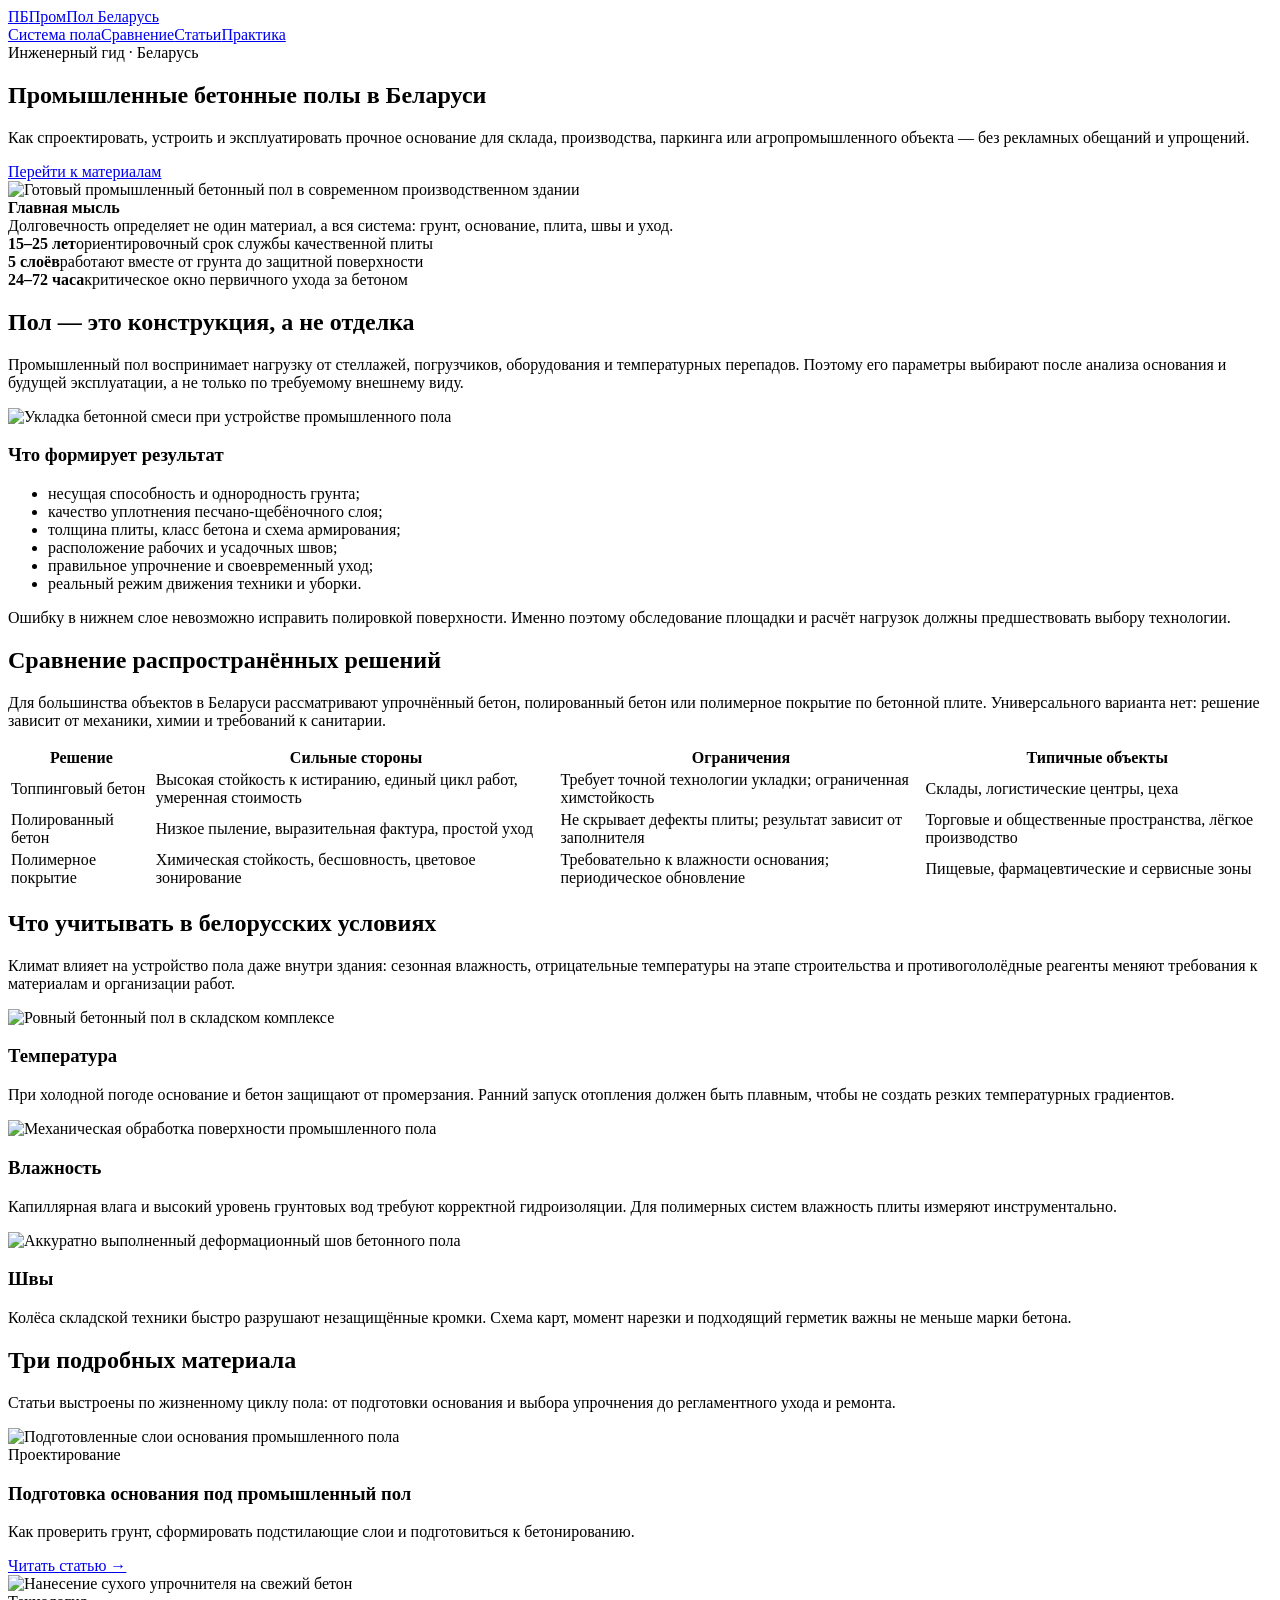
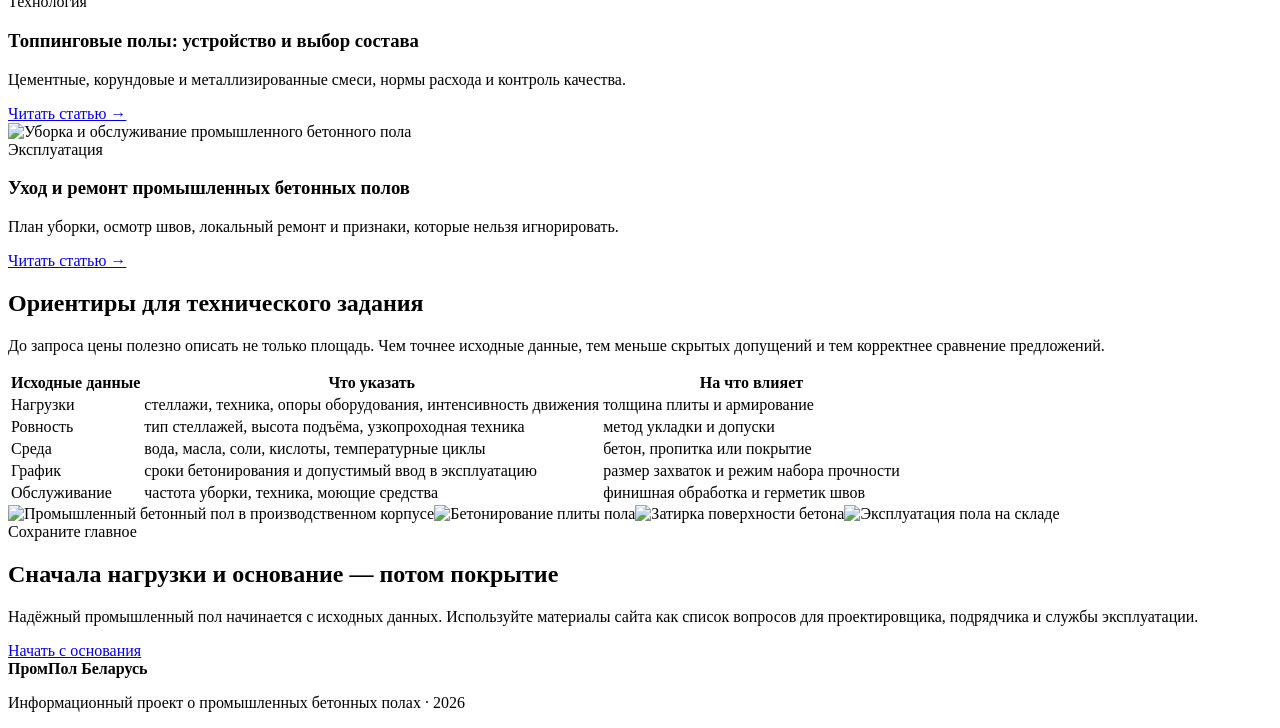
==== index.html @ 8ad32788 "Add site pages and SEO files" ====
<!doctype html><html lang="ru"><head><meta charset="utf-8"><meta name="viewport" content="width=device-width,initial-scale=1"><title>Промышленные бетонные полы в Беларуси — устройство и эксплуатация</title><meta name="description" content="Практический информационный сайт о промышленных бетонных полах в Беларуси: устройство, топпинг, подготовка основания, швы, уход и ремонт."><link rel="canonical" href="https://prompolybelarus.com/"><link rel="icon" href="/assets/favicon.svg"><link rel="stylesheet" href="/assets/style.css"><link rel="stylesheet" href="/assets/mobile.css"><meta property="og:type" content="website"><meta property="og:title" content="Промышленные бетонные полы в Беларуси"><meta property="og:description" content="Разбираем устройство долговечных бетонных полов для складов, производств, паркингов и агропромышленных объектов."><meta property="og:url" content="https://prompolybelarus.com/"><meta property="og:image" content="https://prompolybelarus.com/assets/images/hero-factory.webp"><script type="application/ld+json">{"@context":"https://schema.org","@type":"WebSite","name":"ПромПол Беларусь","url":"https://prompolybelarus.com/","inLanguage":"ru-BY","description":"Информационный сайт о промышленных бетонных полах в Беларуси"}</script></head><body>
<header class="site-header"><div class="wrap header-inner"><a class="brand" href="/"><span class="brand-mark">ПБ</span><span>ПромПол Беларусь</span></a><nav class="nav" aria-label="Основная навигация"><a href="#sistema">Система пола</a><a href="#sravnenie">Сравнение</a><a href="#stati">Статьи</a><a href="#praktika">Практика</a></nav></div></header>
<main><section class="hero"><div class="wrap"><div class="hero-grid"><div><div class="eyebrow">Инженерный гид · Беларусь</div><h1>Промышленные бетонные полы в Беларуси</h1><p>Как спроектировать, устроить и эксплуатировать прочное основание для склада, производства, паркинга или агропромышленного объекта — без рекламных обещаний и упрощений.</p><a class="button" href="#stati">Перейти к материалам</a></div><div class="hero-media"><img src="/assets/images/hero-factory.webp" width="900" height="1125" alt="Готовый промышленный бетонный пол в современном производственном здании"><div class="hero-note"><strong>Главная мысль</strong><br>Долговечность определяет не один материал, а вся система: грунт, основание, плита, швы и уход.</div></div></div><div class="stats"><div class="stat"><strong>15–25 лет</strong><span>ориентировочный срок службы качественной плиты</span></div><div class="stat"><strong>5 слоёв</strong><span>работают вместе от грунта до защитной поверхности</span></div><div class="stat"><strong>24–72 часа</strong><span>критическое окно первичного ухода за бетоном</span></div></div></div></section>
<section class="section alt" id="sistema"><div class="wrap"><div class="section-head"><h2>Пол — это конструкция, а не отделка</h2><p class="lead">Промышленный пол воспринимает нагрузку от стеллажей, погрузчиков, оборудования и температурных перепадов. Поэтому его параметры выбирают после анализа основания и будущей эксплуатации, а не только по требуемому внешнему виду.</p></div><div class="split"><img src="/assets/images/pouring.webp" width="900" height="650" alt="Укладка бетонной смеси при устройстве промышленного пола" loading="lazy"><div><h3>Что формирует результат</h3><ul class="checklist"><li>несущая способность и однородность грунта;</li><li>качество уплотнения песчано-щебёночного слоя;</li><li>толщина плиты, класс бетона и схема армирования;</li><li>расположение рабочих и усадочных швов;</li><li>правильное упрочнение и своевременный уход;</li><li>реальный режим движения техники и уборки.</li></ul><p>Ошибку в нижнем слое невозможно исправить полировкой поверхности. Именно поэтому обследование площадки и расчёт нагрузок должны предшествовать выбору технологии.</p></div></div></div></section>
<section class="section" id="sravnenie"><div class="wrap"><div class="section-head"><h2>Сравнение распространённых решений</h2><p class="lead">Для большинства объектов в Беларуси рассматривают упрочнённый бетон, полированный бетон или полимерное покрытие по бетонной плите. Универсального варианта нет: решение зависит от механики, химии и требований к санитарии.</p></div><div class="table-wrap"><table><thead><tr><th>Решение</th><th>Сильные стороны</th><th>Ограничения</th><th>Типичные объекты</th></tr></thead><tbody><tr><td>Топпинговый бетон</td><td>Высокая стойкость к истиранию, единый цикл работ, умеренная стоимость</td><td>Требует точной технологии укладки; ограниченная химстойкость</td><td>Склады, логистические центры, цеха</td></tr><tr><td>Полированный бетон</td><td>Низкое пыление, выразительная фактура, простой уход</td><td>Не скрывает дефекты плиты; результат зависит от заполнителя</td><td>Торговые и общественные пространства, лёгкое производство</td></tr><tr><td>Полимерное покрытие</td><td>Химическая стойкость, бесшовность, цветовое зонирование</td><td>Требовательно к влажности основания; периодическое обновление</td><td>Пищевые, фармацевтические и сервисные зоны</td></tr></tbody></table></div></div></section>
<section class="section alt"><div class="wrap"><div class="section-head"><h2>Что учитывать в белорусских условиях</h2><p class="lead">Климат влияет на устройство пола даже внутри здания: сезонная влажность, отрицательные температуры на этапе строительства и противогололёдные реагенты меняют требования к материалам и организации работ.</p></div><div class="grid-3"><article class="card"><img src="/assets/images/warehouse.webp" width="800" height="550" alt="Ровный бетонный пол в складском комплексе" loading="lazy"><div class="card-body"><h3>Температура</h3><p>При холодной погоде основание и бетон защищают от промерзания. Ранний запуск отопления должен быть плавным, чтобы не создать резких температурных градиентов.</p></div></article><article class="card"><img src="/assets/images/polishing.webp" width="800" height="550" alt="Механическая обработка поверхности промышленного пола" loading="lazy"><div class="card-body"><h3>Влажность</h3><p>Капиллярная влага и высокий уровень грунтовых вод требуют корректной гидроизоляции. Для полимерных систем влажность плиты измеряют инструментально.</p></div></article><article class="card"><img src="/assets/images/joints.webp" width="800" height="550" alt="Аккуратно выполненный деформационный шов бетонного пола" loading="lazy"><div class="card-body"><h3>Швы</h3><p>Колёса складской техники быстро разрушают незащищённые кромки. Схема карт, момент нарезки и подходящий герметик важны не меньше марки бетона.</p></div></article></div></div></section>
<section class="section" id="stati"><div class="wrap"><div class="section-head"><h2>Три подробных материала</h2><p class="lead">Статьи выстроены по жизненному циклу пола: от подготовки основания и выбора упрочнения до регламентного ухода и ремонта.</p></div><div class="grid-3"><article class="card"><img src="/assets/images/base-layers.webp" width="800" height="550" alt="Подготовленные слои основания промышленного пола" loading="lazy"><div class="card-body"><div class="eyebrow">Проектирование</div><h3>Подготовка основания под промышленный пол</h3><p>Как проверить грунт, сформировать подстилающие слои и подготовиться к бетонированию.</p><a href="/podgotovka-osnovaniya.html">Читать статью →</a></div></article><article class="card"><img src="/assets/images/topping.webp" width="800" height="550" alt="Нанесение сухого упрочнителя на свежий бетон" loading="lazy"><div class="card-body"><div class="eyebrow">Технология</div><h3>Топпинговые полы: устройство и выбор состава</h3><p>Цементные, корундовые и металлизированные смеси, нормы расхода и контроль качества.</p><a href="/topingovye-poly.html">Читать статью →</a></div></article><article class="card"><img src="/assets/images/maintenance.webp" width="800" height="550" alt="Уборка и обслуживание промышленного бетонного пола" loading="lazy"><div class="card-body"><div class="eyebrow">Эксплуатация</div><h3>Уход и ремонт промышленных бетонных полов</h3><p>План уборки, осмотр швов, локальный ремонт и признаки, которые нельзя игнорировать.</p><a href="/ekspluatatsiya-remont.html">Читать статью →</a></div></article></div></div></section>
<section class="section alt" id="praktika"><div class="wrap"><div class="section-head"><h2>Ориентиры для технического задания</h2><p class="lead">До запроса цены полезно описать не только площадь. Чем точнее исходные данные, тем меньше скрытых допущений и тем корректнее сравнение предложений.</p></div><div class="table-wrap"><table><thead><tr><th>Исходные данные</th><th>Что указать</th><th>На что влияет</th></tr></thead><tbody><tr><td>Нагрузки</td><td>стеллажи, техника, опоры оборудования, интенсивность движения</td><td>толщина плиты и армирование</td></tr><tr><td>Ровность</td><td>тип стеллажей, высота подъёма, узкопроходная техника</td><td>метод укладки и допуски</td></tr><tr><td>Среда</td><td>вода, масла, соли, кислоты, температурные циклы</td><td>бетон, пропитка или покрытие</td></tr><tr><td>График</td><td>сроки бетонирования и допустимый ввод в эксплуатацию</td><td>размер захваток и режим набора прочности</td></tr><tr><td>Обслуживание</td><td>частота уборки, техника, моющие средства</td><td>финишная обработка и герметик швов</td></tr></tbody></table></div></div></section>
<section class="section"><div class="wrap"><div class="gallery"><img src="/assets/images/hero-factory.webp" alt="Промышленный бетонный пол в производственном корпусе" loading="lazy"><img src="/assets/images/pouring.webp" alt="Бетонирование плиты пола" loading="lazy"><img src="/assets/images/polishing.webp" alt="Затирка поверхности бетона" loading="lazy"><img src="/assets/images/warehouse.webp" alt="Эксплуатация пола на складе" loading="lazy"></div></div></section>
<section class="section"><div class="wrap"><div class="cta"><div><div class="eyebrow">Сохраните главное</div><h2>Сначала нагрузки и основание — потом покрытие</h2><p>Надёжный промышленный пол начинается с исходных данных. Используйте материалы сайта как список вопросов для проектировщика, подрядчика и службы эксплуатации.</p></div><a class="button" href="/podgotovka-osnovaniya.html">Начать с основания</a></div></div></section></main>
<footer class="site-footer"><div class="wrap footer-grid"><strong>ПромПол Беларусь</strong><p>Информационный проект о промышленных бетонных полах · 2026</p></div></footer></body></html>
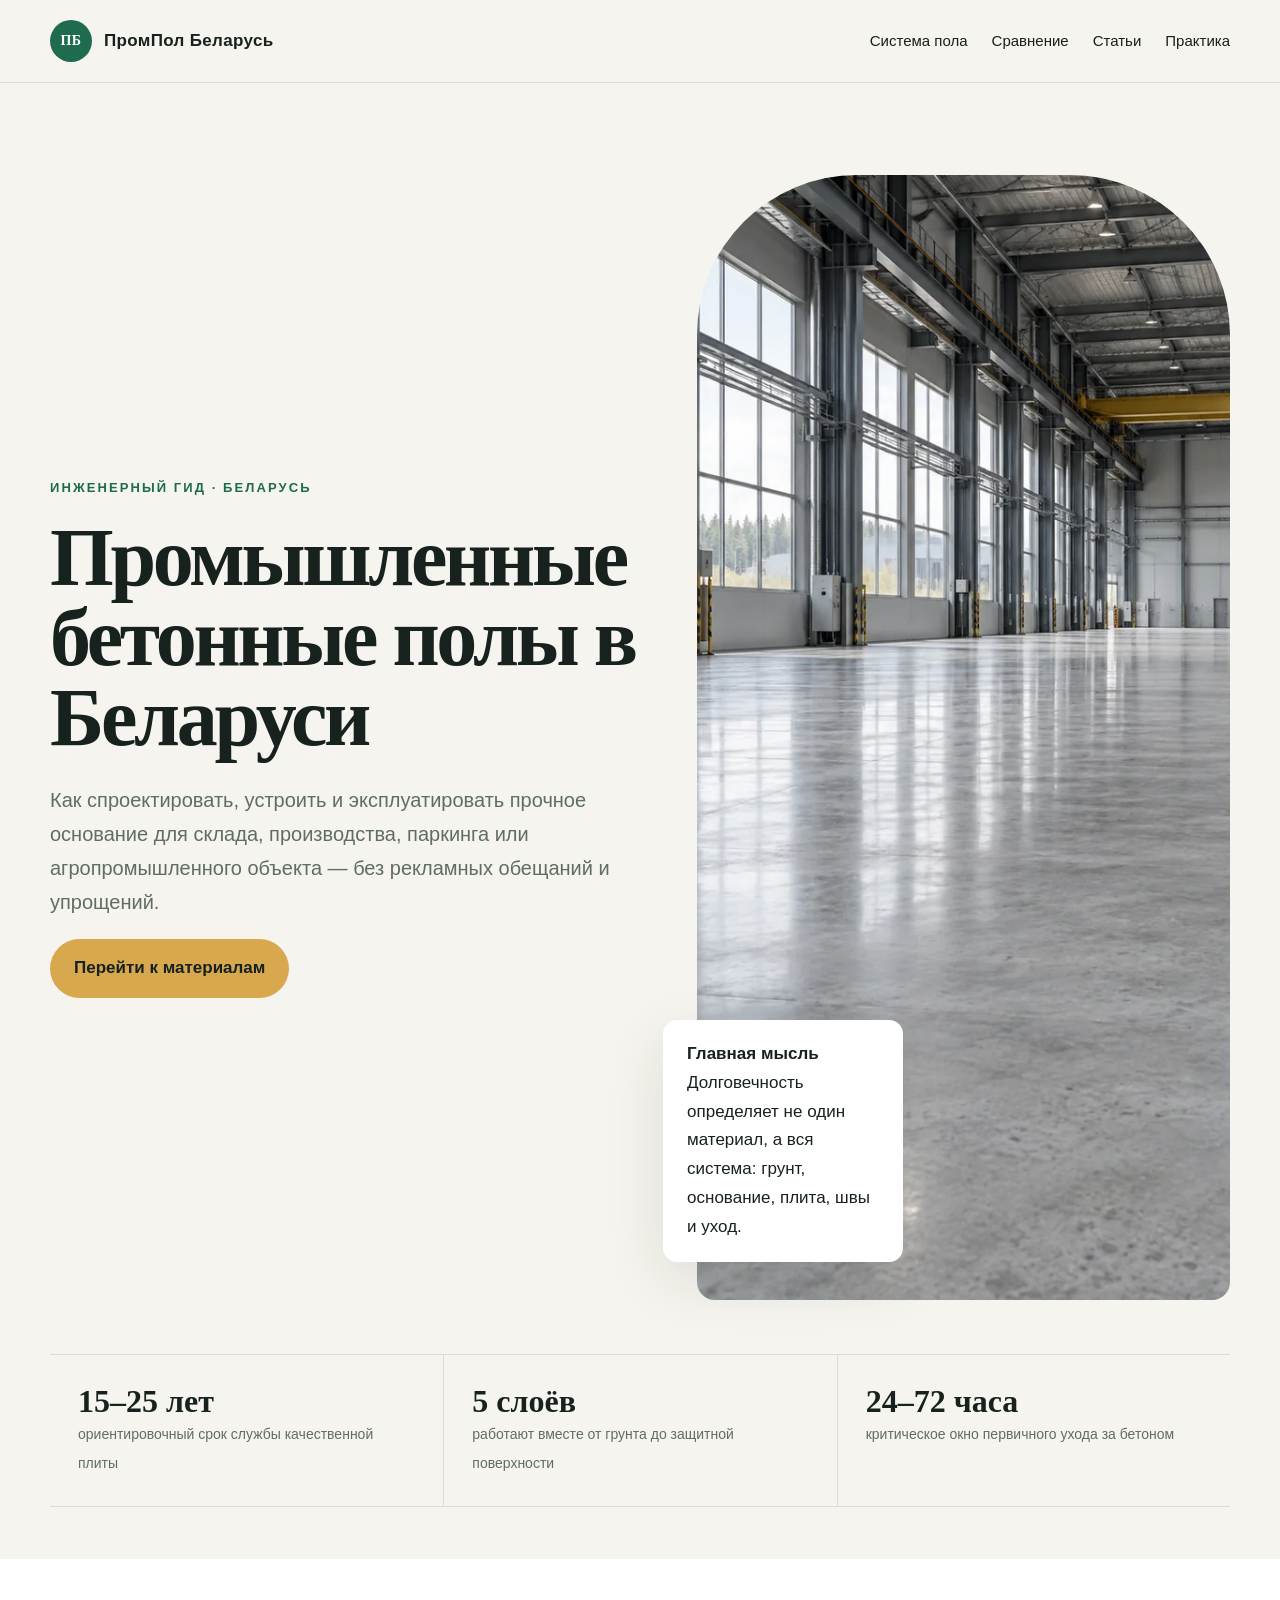
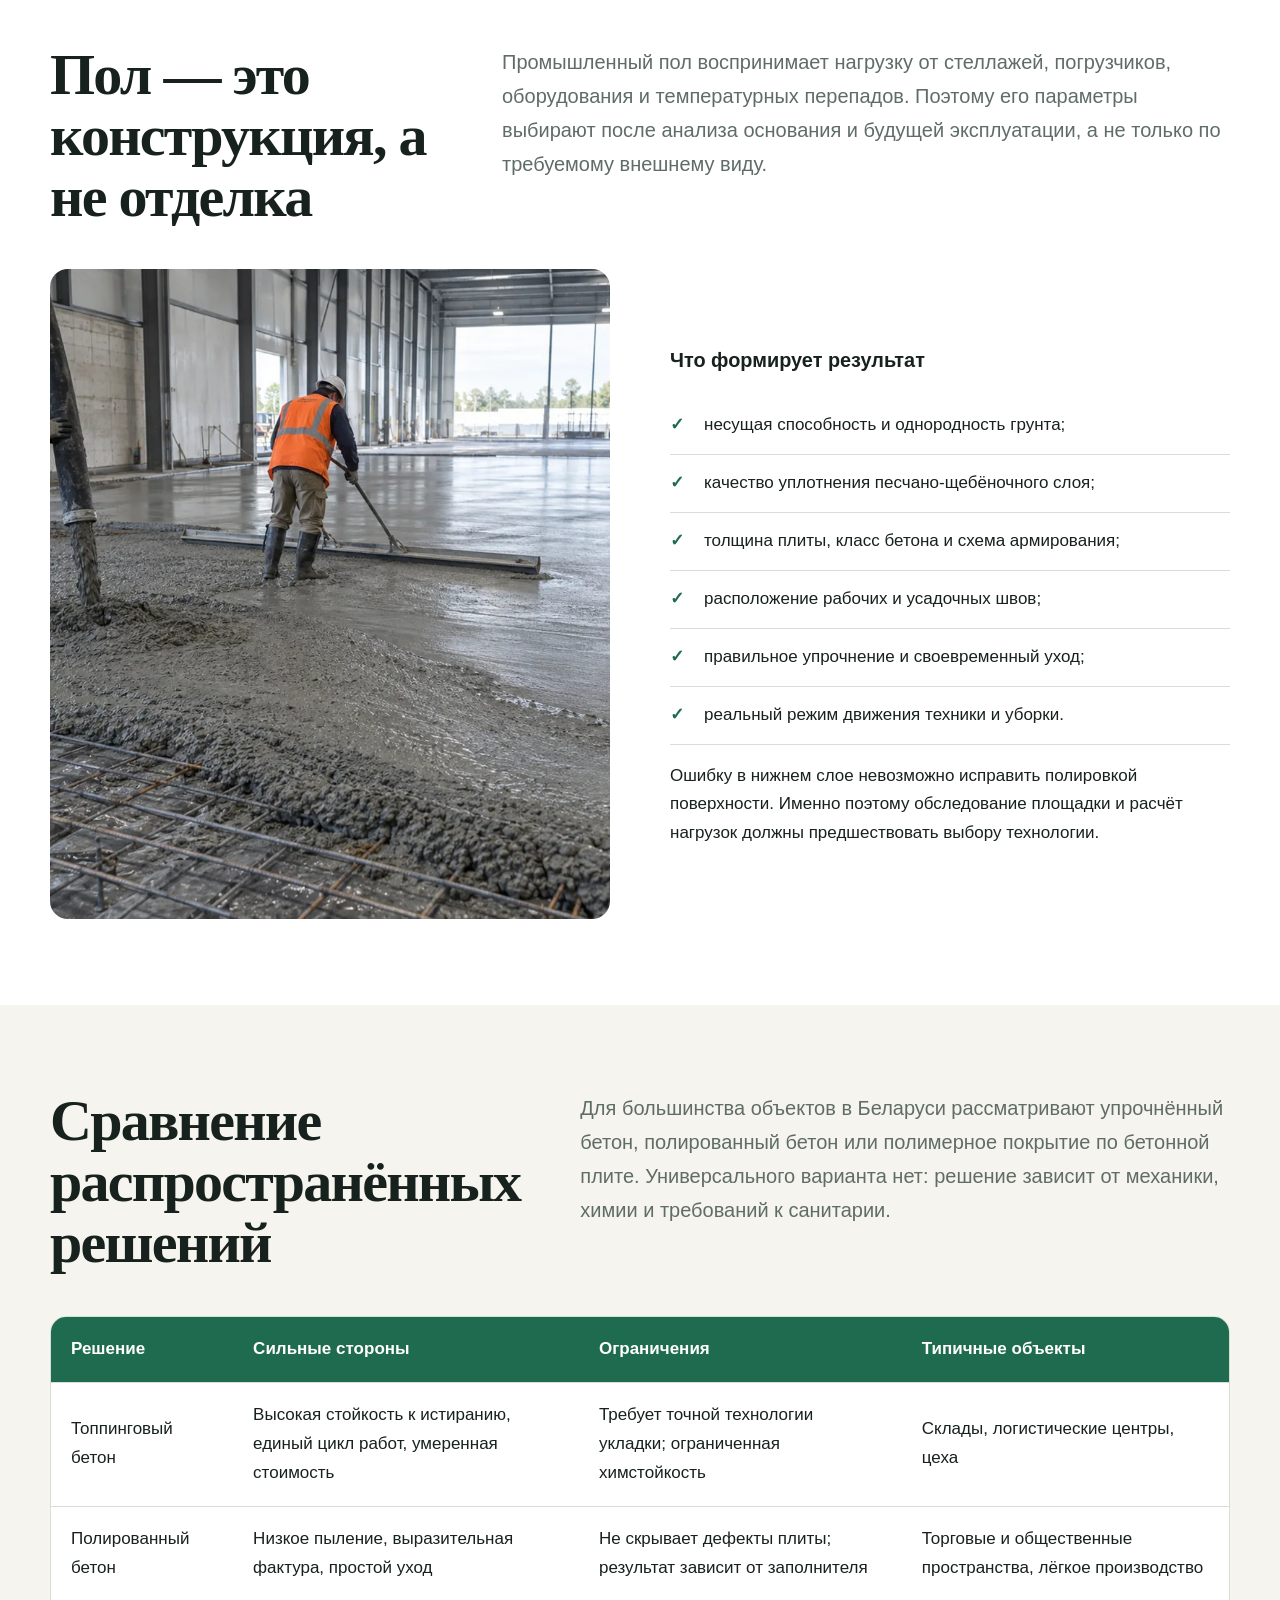
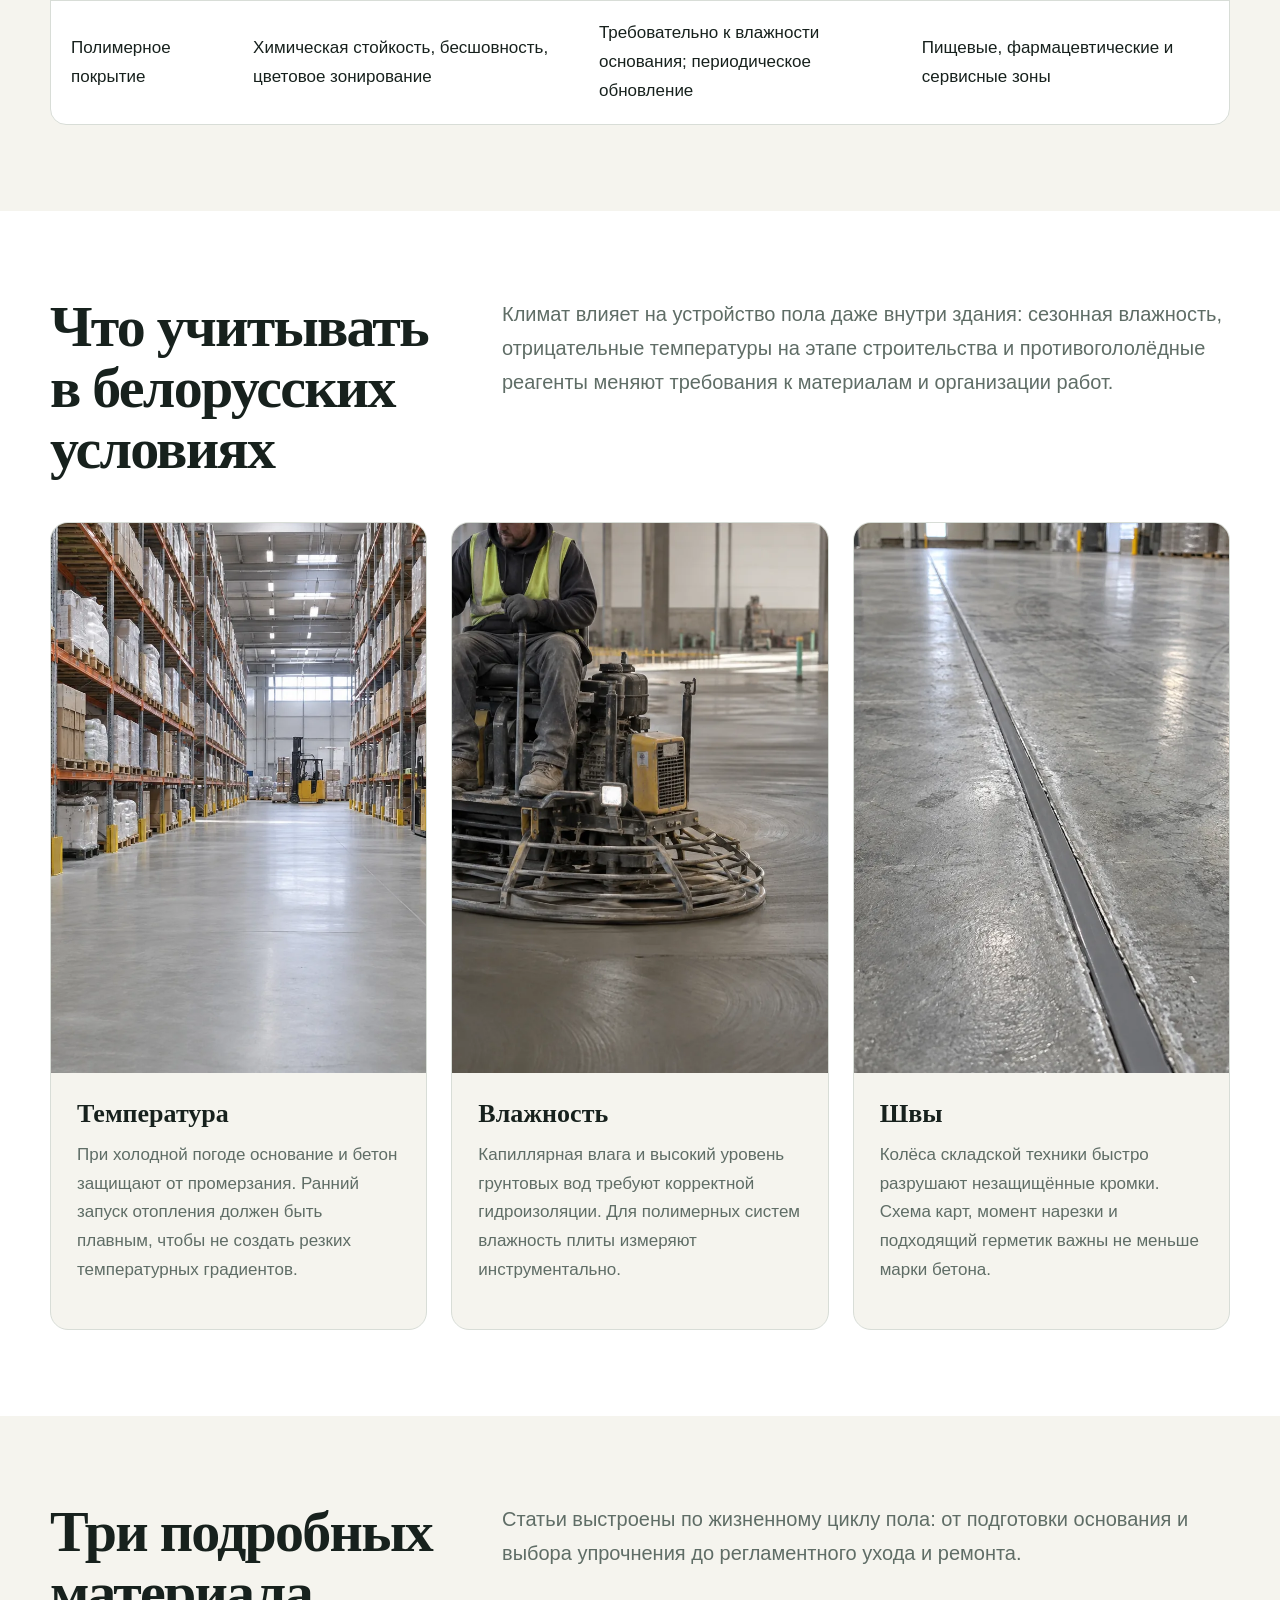
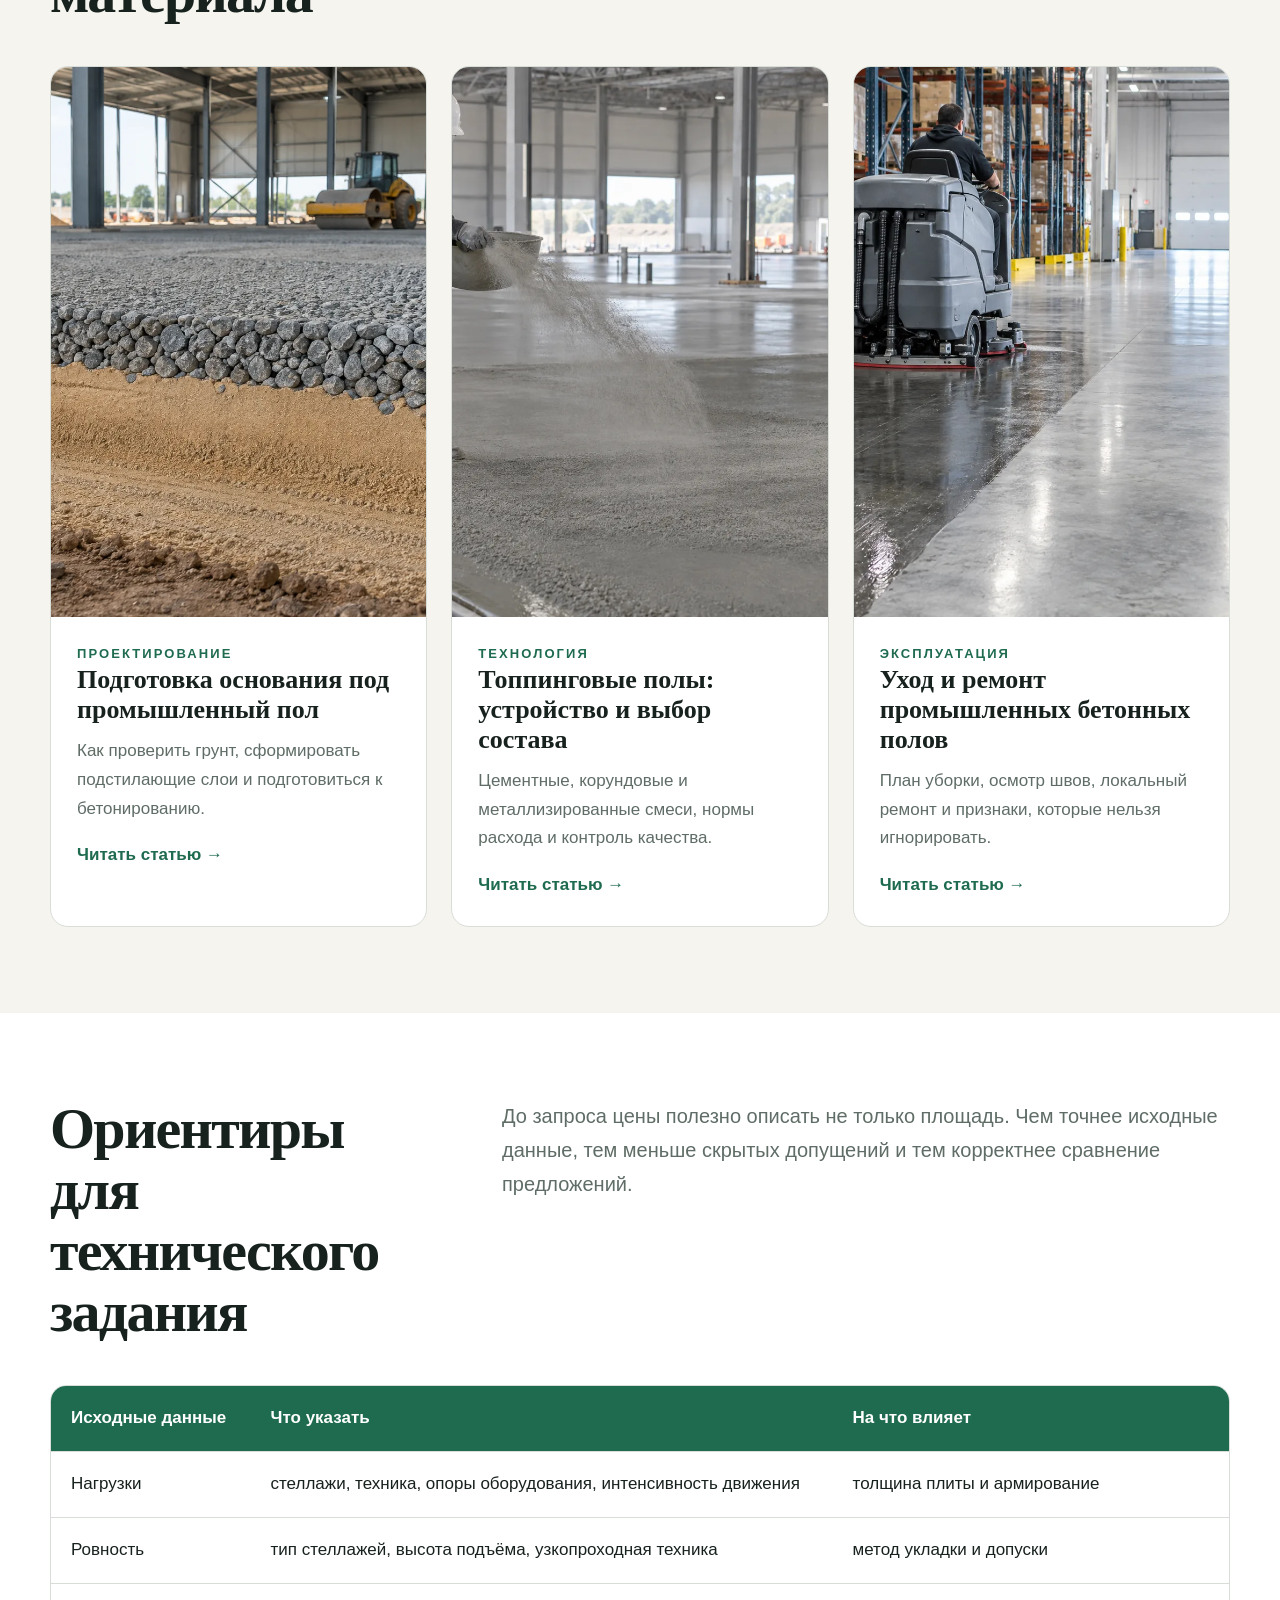
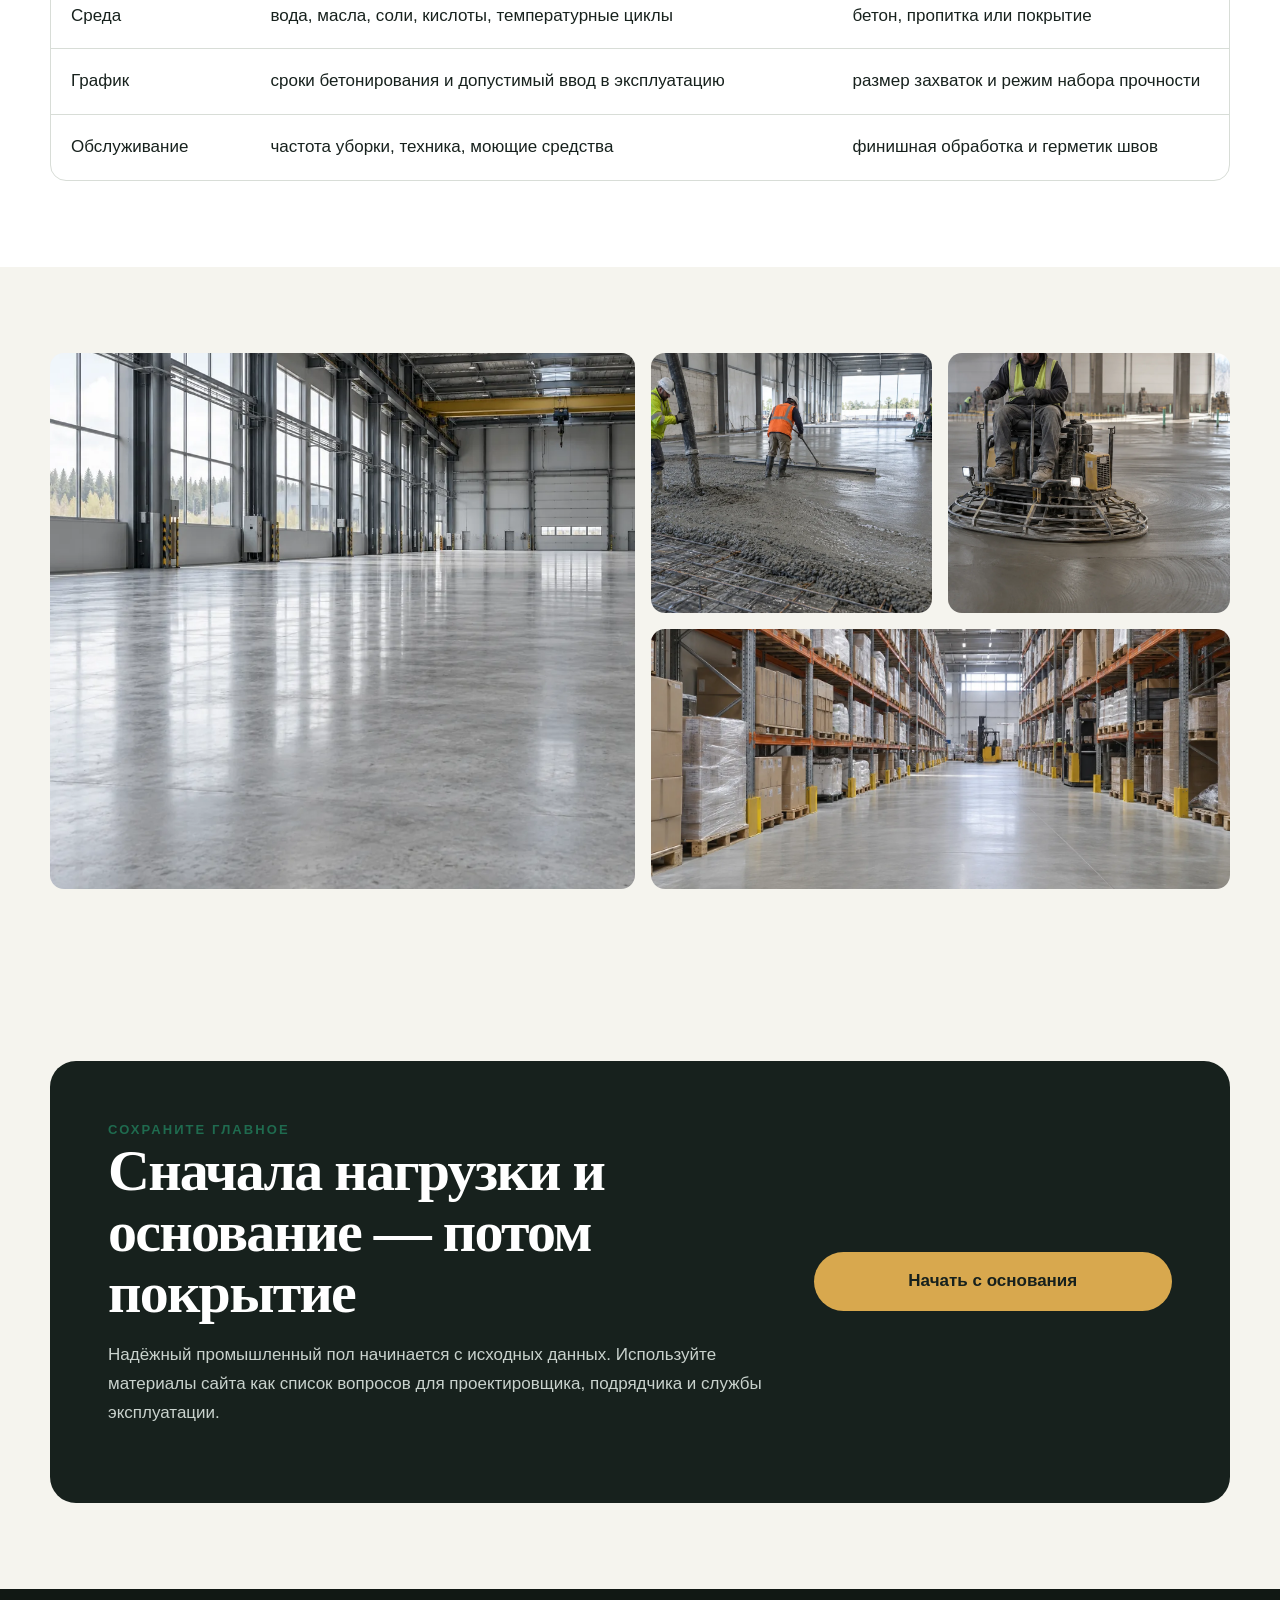
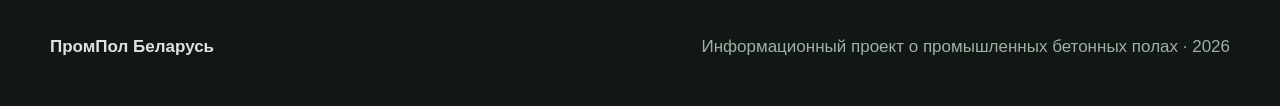
==== commit 102c7959: "Use final clean URLs in SEO metadata" ====
--- a/index.html
+++ b/index.html
@@ -4,8 +4,8 @@
 <section class="section alt" id="sistema"><div class="wrap"><div class="section-head"><h2>Пол — это конструкция, а не отделка</h2><p class="lead">Промышленный пол воспринимает нагрузку от стеллажей, погрузчиков, оборудования и температурных перепадов. Поэтому его параметры выбирают после анализа основания и будущей эксплуатации, а не только по требуемому внешнему виду.</p></div><div class="split"><img src="/assets/images/pouring.webp" width="900" height="650" alt="Укладка бетонной смеси при устройстве промышленного пола" loading="lazy"><div><h3>Что формирует результат</h3><ul class="checklist"><li>несущая способность и однородность грунта;</li><li>качество уплотнения песчано-щебёночного слоя;</li><li>толщина плиты, класс бетона и схема армирования;</li><li>расположение рабочих и усадочных швов;</li><li>правильное упрочнение и своевременный уход;</li><li>реальный режим движения техники и уборки.</li></ul><p>Ошибку в нижнем слое невозможно исправить полировкой поверхности. Именно поэтому обследование площадки и расчёт нагрузок должны предшествовать выбору технологии.</p></div></div></div></section>
 <section class="section" id="sravnenie"><div class="wrap"><div class="section-head"><h2>Сравнение распространённых решений</h2><p class="lead">Для большинства объектов в Беларуси рассматривают упрочнённый бетон, полированный бетон или полимерное покрытие по бетонной плите. Универсального варианта нет: решение зависит от механики, химии и требований к санитарии.</p></div><div class="table-wrap"><table><thead><tr><th>Решение</th><th>Сильные стороны</th><th>Ограничения</th><th>Типичные объекты</th></tr></thead><tbody><tr><td>Топпинговый бетон</td><td>Высокая стойкость к истиранию, единый цикл работ, умеренная стоимость</td><td>Требует точной технологии укладки; ограниченная химстойкость</td><td>Склады, логистические центры, цеха</td></tr><tr><td>Полированный бетон</td><td>Низкое пыление, выразительная фактура, простой уход</td><td>Не скрывает дефекты плиты; результат зависит от заполнителя</td><td>Торговые и общественные пространства, лёгкое производство</td></tr><tr><td>Полимерное покрытие</td><td>Химическая стойкость, бесшовность, цветовое зонирование</td><td>Требовательно к влажности основания; периодическое обновление</td><td>Пищевые, фармацевтические и сервисные зоны</td></tr></tbody></table></div></div></section>
 <section class="section alt"><div class="wrap"><div class="section-head"><h2>Что учитывать в белорусских условиях</h2><p class="lead">Климат влияет на устройство пола даже внутри здания: сезонная влажность, отрицательные температуры на этапе строительства и противогололёдные реагенты меняют требования к материалам и организации работ.</p></div><div class="grid-3"><article class="card"><img src="/assets/images/warehouse.webp" width="800" height="550" alt="Ровный бетонный пол в складском комплексе" loading="lazy"><div class="card-body"><h3>Температура</h3><p>При холодной погоде основание и бетон защищают от промерзания. Ранний запуск отопления должен быть плавным, чтобы не создать резких температурных градиентов.</p></div></article><article class="card"><img src="/assets/images/polishing.webp" width="800" height="550" alt="Механическая обработка поверхности промышленного пола" loading="lazy"><div class="card-body"><h3>Влажность</h3><p>Капиллярная влага и высокий уровень грунтовых вод требуют корректной гидроизоляции. Для полимерных систем влажность плиты измеряют инструментально.</p></div></article><article class="card"><img src="/assets/images/joints.webp" width="800" height="550" alt="Аккуратно выполненный деформационный шов бетонного пола" loading="lazy"><div class="card-body"><h3>Швы</h3><p>Колёса складской техники быстро разрушают незащищённые кромки. Схема карт, момент нарезки и подходящий герметик важны не меньше марки бетона.</p></div></article></div></div></section>
-<section class="section" id="stati"><div class="wrap"><div class="section-head"><h2>Три подробных материала</h2><p class="lead">Статьи выстроены по жизненному циклу пола: от подготовки основания и выбора упрочнения до регламентного ухода и ремонта.</p></div><div class="grid-3"><article class="card"><img src="/assets/images/base-layers.webp" width="800" height="550" alt="Подготовленные слои основания промышленного пола" loading="lazy"><div class="card-body"><div class="eyebrow">Проектирование</div><h3>Подготовка основания под промышленный пол</h3><p>Как проверить грунт, сформировать подстилающие слои и подготовиться к бетонированию.</p><a href="/podgotovka-osnovaniya.html">Читать статью →</a></div></article><article class="card"><img src="/assets/images/topping.webp" width="800" height="550" alt="Нанесение сухого упрочнителя на свежий бетон" loading="lazy"><div class="card-body"><div class="eyebrow">Технология</div><h3>Топпинговые полы: устройство и выбор состава</h3><p>Цементные, корундовые и металлизированные смеси, нормы расхода и контроль качества.</p><a href="/topingovye-poly.html">Читать статью →</a></div></article><article class="card"><img src="/assets/images/maintenance.webp" width="800" height="550" alt="Уборка и обслуживание промышленного бетонного пола" loading="lazy"><div class="card-body"><div class="eyebrow">Эксплуатация</div><h3>Уход и ремонт промышленных бетонных полов</h3><p>План уборки, осмотр швов, локальный ремонт и признаки, которые нельзя игнорировать.</p><a href="/ekspluatatsiya-remont.html">Читать статью →</a></div></article></div></div></section>
+<section class="section" id="stati"><div class="wrap"><div class="section-head"><h2>Три подробных материала</h2><p class="lead">Статьи выстроены по жизненному циклу пола: от подготовки основания и выбора упрочнения до регламентного ухода и ремонта.</p></div><div class="grid-3"><article class="card"><img src="/assets/images/base-layers.webp" width="800" height="550" alt="Подготовленные слои основания промышленного пола" loading="lazy"><div class="card-body"><div class="eyebrow">Проектирование</div><h3>Подготовка основания под промышленный пол</h3><p>Как проверить грунт, сформировать подстилающие слои и подготовиться к бетонированию.</p><a href="/podgotovka-osnovaniya">Читать статью →</a></div></article><article class="card"><img src="/assets/images/topping.webp" width="800" height="550" alt="Нанесение сухого упрочнителя на свежий бетон" loading="lazy"><div class="card-body"><div class="eyebrow">Технология</div><h3>Топпинговые полы: устройство и выбор состава</h3><p>Цементные, корундовые и металлизированные смеси, нормы расхода и контроль качества.</p><a href="/topingovye-poly">Читать статью →</a></div></article><article class="card"><img src="/assets/images/maintenance.webp" width="800" height="550" alt="Уборка и обслуживание промышленного бетонного пола" loading="lazy"><div class="card-body"><div class="eyebrow">Эксплуатация</div><h3>Уход и ремонт промышленных бетонных полов</h3><p>План уборки, осмотр швов, локальный ремонт и признаки, которые нельзя игнорировать.</p><a href="/ekspluatatsiya-remont">Читать статью →</a></div></article></div></div></section>
 <section class="section alt" id="praktika"><div class="wrap"><div class="section-head"><h2>Ориентиры для технического задания</h2><p class="lead">До запроса цены полезно описать не только площадь. Чем точнее исходные данные, тем меньше скрытых допущений и тем корректнее сравнение предложений.</p></div><div class="table-wrap"><table><thead><tr><th>Исходные данные</th><th>Что указать</th><th>На что влияет</th></tr></thead><tbody><tr><td>Нагрузки</td><td>стеллажи, техника, опоры оборудования, интенсивность движения</td><td>толщина плиты и армирование</td></tr><tr><td>Ровность</td><td>тип стеллажей, высота подъёма, узкопроходная техника</td><td>метод укладки и допуски</td></tr><tr><td>Среда</td><td>вода, масла, соли, кислоты, температурные циклы</td><td>бетон, пропитка или покрытие</td></tr><tr><td>График</td><td>сроки бетонирования и допустимый ввод в эксплуатацию</td><td>размер захваток и режим набора прочности</td></tr><tr><td>Обслуживание</td><td>частота уборки, техника, моющие средства</td><td>финишная обработка и герметик швов</td></tr></tbody></table></div></div></section>
 <section class="section"><div class="wrap"><div class="gallery"><img src="/assets/images/hero-factory.webp" alt="Промышленный бетонный пол в производственном корпусе" loading="lazy"><img src="/assets/images/pouring.webp" alt="Бетонирование плиты пола" loading="lazy"><img src="/assets/images/polishing.webp" alt="Затирка поверхности бетона" loading="lazy"><img src="/assets/images/warehouse.webp" alt="Эксплуатация пола на складе" loading="lazy"></div></div></section>
-<section class="section"><div class="wrap"><div class="cta"><div><div class="eyebrow">Сохраните главное</div><h2>Сначала нагрузки и основание — потом покрытие</h2><p>Надёжный промышленный пол начинается с исходных данных. Используйте материалы сайта как список вопросов для проектировщика, подрядчика и службы эксплуатации.</p></div><a class="button" href="/podgotovka-osnovaniya.html">Начать с основания</a></div></div></section></main>
+<section class="section"><div class="wrap"><div class="cta"><div><div class="eyebrow">Сохраните главное</div><h2>Сначала нагрузки и основание — потом покрытие</h2><p>Надёжный промышленный пол начинается с исходных данных. Используйте материалы сайта как список вопросов для проектировщика, подрядчика и службы эксплуатации.</p></div><a class="button" href="/podgotovka-osnovaniya">Начать с основания</a></div></div></section></main>
 <footer class="site-footer"><div class="wrap footer-grid"><strong>ПромПол Беларусь</strong><p>Информационный проект о промышленных бетонных полах · 2026</p></div></footer></body></html>
--- a/assets/style.css
+++ b/assets/style.css
@@ -0,0 +1 @@
+:root{--ink:#17211d;--muted:#5f6d66;--paper:#f5f4ee;--white:#fff;--accent:#1f6b4f;--accent2:#d8a84e;--line:#d8ddd7;--soft:#e6eee9;--max:1180px}*{box-sizing:border-box}html{scroll-behavior:smooth}body{margin:0;background:var(--paper);color:var(--ink);font:17px/1.7 Inter,Arial,sans-serif}img{max-width:100%;display:block}a{color:inherit}.wrap{width:min(var(--max),calc(100% - 40px));margin:auto}.site-header{position:sticky;top:0;z-index:20;background:rgba(245,244,238,.94);backdrop-filter:blur(10px);border-bottom:1px solid var(--line)}.header-inner{min-height:82px;display:flex;align-items:center;justify-content:space-between;gap:24px}.brand{display:flex;align-items:center;gap:12px;text-decoration:none;font-weight:800;letter-spacing:.02em}.brand-mark{display:grid;place-items:center;width:42px;height:42px;border-radius:50%;background:var(--accent);color:white;font:700 14px/1 Georgia,serif}.nav{display:flex;flex-wrap:wrap;gap:24px;font-size:15px}.nav a{text-decoration:none}.nav a:hover{color:var(--accent)}.hero{padding:92px 0 52px}.eyebrow{text-transform:uppercase;letter-spacing:.16em;color:var(--accent);font-size:13px;font-weight:800}.hero-grid{display:grid;grid-template-columns:1.05fr .95fr;gap:58px;align-items:center}.hero h1,.article-hero h1{font:700 clamp(44px,7vw,82px)/.98 Georgia,serif;letter-spacing:-.04em;margin:18px 0 24px}.hero p{font-size:20px;max-width:660px;color:var(--muted)}.hero-media{position:relative}.hero-media img{width:100%;aspect-ratio:4/5;object-fit:cover;border-radius:160px 160px 18px 18px}.hero-note{position:absolute;left:-34px;bottom:38px;background:var(--white);padding:20px 24px;border-radius:14px;box-shadow:0 18px 60px #17211d1c;max-width:240px}.stats{display:grid;grid-template-columns:repeat(3,1fr);border-top:1px solid var(--line);border-bottom:1px solid var(--line);margin-top:54px}.stat{padding:28px}.stat+ .stat{border-left:1px solid var(--line)}.stat strong{display:block;font:700 32px Georgia,serif}.stat span{color:var(--muted);font-size:14px}.section{padding:86px 0}.section.alt{background:var(--white)}.section-head{display:grid;grid-template-columns:.7fr 1.3fr;gap:60px;margin-bottom:42px}.section h2,.article-body h2{font:700 clamp(34px,5vw,58px)/1.05 Georgia,serif;letter-spacing:-.03em;margin:0}.lead{font-size:20px;color:var(--muted);margin:0}.grid-3{display:grid;grid-template-columns:repeat(3,1fr);gap:24px}.card{background:var(--white);border:1px solid var(--line);border-radius:18px;overflow:hidden}.alt .card{background:var(--paper)}.card img{width:100%;aspect-ratio:16/11;object-fit:cover}.card-body{padding:26px}.card h3{font:700 26px/1.15 Georgia,serif;margin:0 0 12px}.card p{color:var(--muted);margin:0 0 18px}.card a{font-weight:800;color:var(--accent);text-decoration:none}.split{display:grid;grid-template-columns:1fr 1fr;gap:60px;align-items:center}.split img{border-radius:18px;min-height:440px;width:100%;object-fit:cover}.checklist{padding:0;list-style:none}.checklist li{padding:14px 0 14px 34px;border-bottom:1px solid var(--line);position:relative}.checklist li:before{content:'✓';position:absolute;left:0;color:var(--accent);font-weight:900}.table-wrap{overflow:auto;border:1px solid var(--line);border-radius:16px;background:var(--white)}table{width:100%;border-collapse:collapse;min-width:720px}th,td{text-align:left;padding:18px 20px;border-bottom:1px solid var(--line)}th{background:var(--accent);color:white}tr:last-child td{border:0}.gallery{display:grid;grid-template-columns:1.35fr .65fr .65fr;grid-template-rows:260px 260px;gap:16px}.gallery img{width:100%;height:100%;object-fit:cover;border-radius:14px}.gallery img:first-child{grid-row:1/3}.gallery img:nth-child(4){grid-column:2/4}.cta{background:var(--ink);color:white;border-radius:26px;padding:58px;display:grid;grid-template-columns:1.3fr .7fr;gap:40px;align-items:center}.cta h2{color:white}.cta p{color:#c9d2cd}.button{display:inline-flex;justify-content:center;padding:15px 24px;background:var(--accent2);color:var(--ink);border-radius:999px;font-weight:900;text-decoration:none}.site-footer{padding:44px 0;background:#111814;color:#dbe4df}.footer-grid{display:flex;justify-content:space-between;gap:30px;flex-wrap:wrap}.footer-grid p{margin:0;color:#9fafA6}.article-hero{padding:72px 0 42px}.article-hero h1{font-size:clamp(42px,6vw,72px);max-width:950px}.article-deck{max-width:780px;color:var(--muted);font-size:21px}.article-meta{display:flex;gap:20px;color:var(--muted);font-size:14px}.cover{width:100%;height:min(65vw,680px);object-fit:cover;border-radius:24px}.article-layout{display:grid;grid-template-columns:minmax(0,780px) 260px;gap:80px;align-items:start}.article-body{font-size:18px}.article-body h2{font-size:40px;margin:58px 0 20px}.article-body h3{font:700 27px Georgia,serif;margin-top:36px}.article-body p{margin:0 0 24px}.article-body img{width:100%;max-height:520px;object-fit:cover;border-radius:16px;margin:38px 0}.article-body figure{margin:42px 0}.article-body figcaption{font-size:14px;color:var(--muted);margin-top:10px}.article-aside{position:sticky;top:110px;border-left:2px solid var(--accent);padding-left:22px}.article-aside a{display:block;text-decoration:none;margin:14px 0;color:var(--muted)}.note{background:var(--soft);border-radius:14px;padding:24px;margin:34px 0}.breadcrumbs{font-size:14px;color:var(--muted);margin-top:24px}.breadcrumbs a{color:var(--accent)}@media(max-width:900px){.hero-grid,.section-head,.split,.cta,.article-layout{grid-template-columns:1fr}.hero{padding-top:54px}.hero-media img{aspect-ratio:4/3;border-radius:20px}.hero-note{left:18px}.grid-3{grid-template-columns:1fr}.gallery{grid-template-columns:1fr 1fr;grid-template-rows:230px 230px 230px}.gallery img:first-child{grid-row:auto}.gallery img:nth-child(4){grid-column:1/3}.article-aside{display:none}.nav{display:none}.stats{grid-template-columns:1fr}.stat+.stat{border-left:0;border-top:1px solid var(--line)}}@media(max-width:560px){body{font-size:16px}.wrap{width:min(100% - 24px,var(--max))}.hero h1{font-size:45px}.section{padding:60px 0}.gallery{display:block}.gallery img{margin-bottom:12px;height:230px}.cta{padding:34px 24px}.site-header{position:relative}}
--- a/assets/mobile.css
+++ b/assets/mobile.css
@@ -0,0 +1 @@
+@media(max-width:560px){.hero h1,.article-hero h1{font-size:39px;overflow-wrap:anywhere}}
